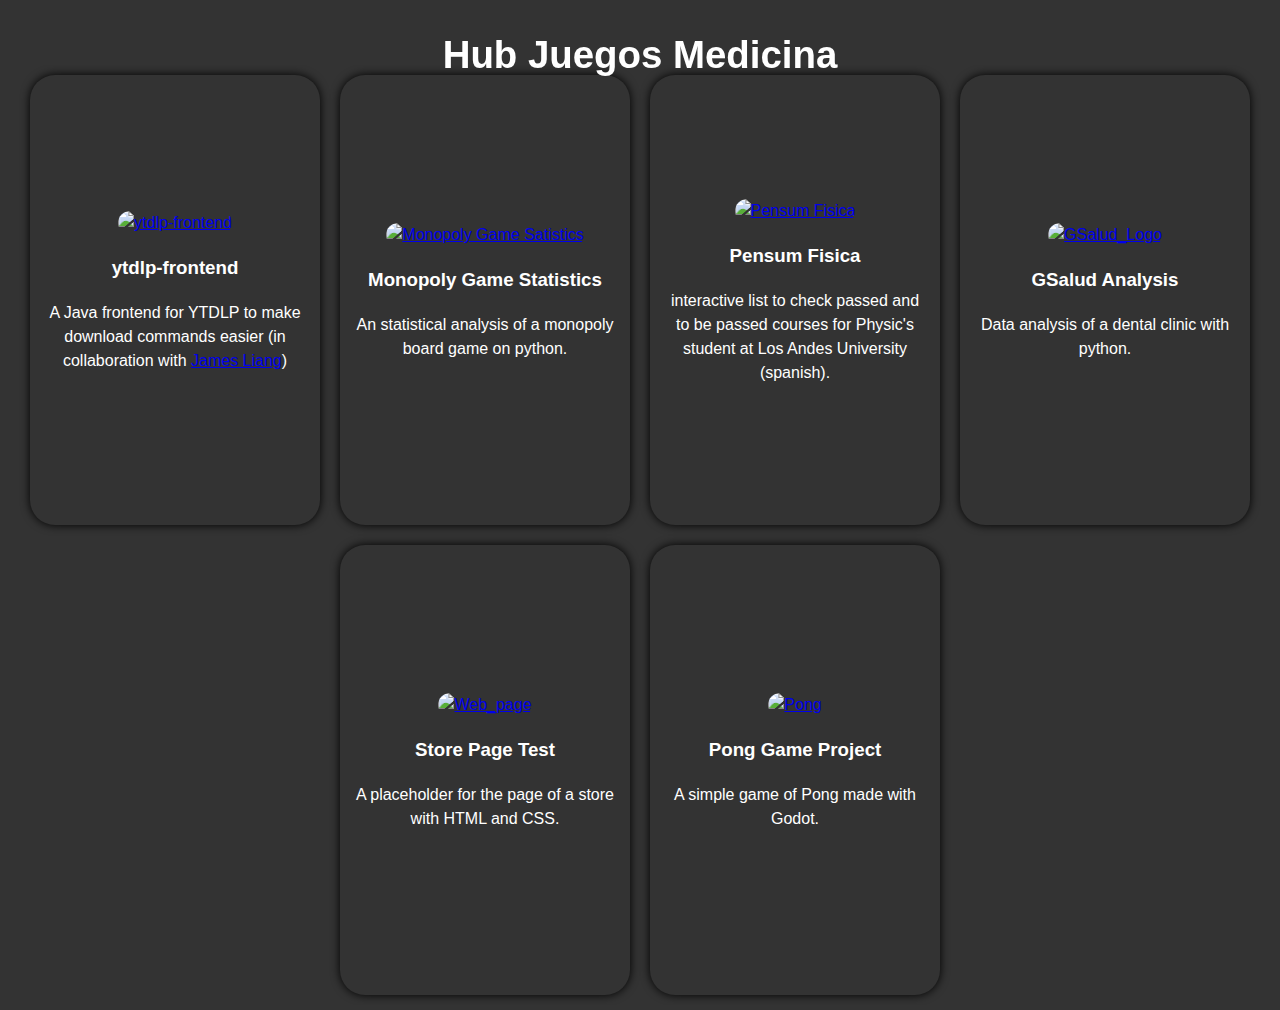
==== index.html @ b0ac7058 "Add initial HTML structure and CSS styling for the project" ====
<!DOCTYPE html>
<html lang="en">

<head>
    <meta charset="UTF-8">
    <meta http-equiv="X-UA-Compatible" content="IE=edge">
    <meta name="viewport" content="width=device-width, initial-scale=1.0">
    <link rel="stylesheet" href="style.css">
    <title>Hub Juegos</title>
</head>

<body>

    <header>
        <nav>
            <h1>Hub Juegos Medicina</h1>
        </nav>
        <div id="void"></div>
    </header>

    <main>
        <article class="card-container">
            <div class="card">
                <a href="Juego%201%20Equilibrio/index.html" target="_blank">
                    <img class="card-image"
                        src="https://camo.githubusercontent.com/e273ee4d51ed54d93634af7f9c8f278afdcc92824f599af6b4ea41da63c5b2dc/68747470733a2f2f7265732e636c6f7564696e6172792e636f6d2f647477636f316c36692f696d6167652f75706c6f61642f76313634333135383134372f4769746875622f7974646c705f697a7668686e2e706e67"
                        alt="ytdlp-frontend">
                </a>
                <div class="card-content">
                    <h3>ytdlp-frontend</h3>
                    <p>A Java frontend for YTDLP to make download commands easier
                        (in collaboration with <a href="https://github.com/jamesliangg">James Liang</a>)</p>
                </div>
            </div>
            <div class="card">
                <a href="https://github.com/JsNcAr/Monopoly_Game_Statistics" target="_blank">
                    <img class="card-image"
                        src="https://external-content.duckduckgo.com/iu/?u=http%3A%2F%2F3.bp.blogspot.com%2F-GKfJ_Dm2_D0%2FVSaRWJj5_RI%2FAAAAAAAAJyE%2FNtlQ8twHDz4%2Fs1600%2Fmonopoly.jpg&f=1&nofb=1"
                        alt="Monopoly Game Satistics">
                </a>
                <div class="card-content">
                    <h3>Monopoly Game Statistics</h3>
                    <p>An statistical analysis of a monopoly board game on python.</p>
                </div>
            </div>
            <div class="card">
                <a href="./fisicapensum.html" target="_blank">
                    <img class="card-image" src="https://i2.lensdump.com/i/thdbcZ.png" alt="Pensum Fisica">
                </a>
                <div class="card-content">
                    <h3>Pensum Fisica</h3>
                    <p>interactive list to check passed and to be passed courses for Physic's student at
                        Los Andes University (spanish).</p>
                </div>
            </div>
            <div class="card">
                <a href="https://github.com/JsNcAr/GSalud_Analysis" target="_blank">
                    <img class="card-image" src="https://c.l3n.co/i/3WEKdK.jpeg" alt="GSalud_Logo">
                </a>
                <div class="card-content">
                    <h3>GSalud Analysis</h3>
                    <p>Data analysis of a dental clinic with python.</p>
                </div>
            </div>
            <div class="card">
                <a href="https://jsncar.github.io/StorePageTest/" target="_blank">
                    <img class="card-image" src="https://a.l3n.co/i/3RiTJK.png" alt="Web_page">
                </a>
                <div class="card-content">
                    <h3>Store Page Test</h3>
                    <p>A placeholder for the page of a store with HTML and CSS.</p>
                </div>
            </div>
            <div class="card">
                <a href="https://github.com/JsNcAr/GodotPongProject/" target="_blank">
                    <img class="card-image" src="https://a.l3n.co/i/3W9kpb.png" alt="Pong">
                </a>
                <div class="card-content">
                    <h3>Pong Game Project</h3>
                    <p>A simple game of Pong made with Godot.</p>
                </div>
            </div>
        </article>
    </main>

    <footer></footer>
</body>

</html>
---- style.css ----
@import url('https://fonts.googleapis.com/css2?family=Inconsolata:wght@300&display=swap');

html {
    font-size: 62.5%;
}

body {
    background-color: #333;
    color: #fff;
    font-family: 'Open Sans', sans-serif;
    font-size: 16px;
    line-height: 1.5;
    margin: 0;
    padding: 0;
    box-sizing: border-box;
    text-align: center;
}

nav {
    position: fixed;
    top: 0;
    left: 0;
    width: 100%;
    height: 45px;
    background-color: #333;
    -webkit-tap-highlight-color: #383838;
    z-index: 100;
    font-size: larger;
}

#void {
    height: 60px;
    background-color: #333;
    top: 0;
    left: 0;
    z-index: -100;
}

/* Sep */

main {
    overflow: hidden;
    margin: 5px;
}

.unstyled-link {
    color: White;
    text-decoration: none;
    text-align: center;
}

.container {
    margin: 4px;
    padding: 4px;
    display: flex;
    flex-wrap: wrap;
}

.menu {
    display: flex;
    justify-content: space-around;
    list-style: none;
    padding: 0px;
}

.menu a {
    color: White;
    text-decoration: none;
    text-align: center;
    padding: 9px;
}

.menu a:active,
.menu a:hover {
    background-color: #383838;
    border-radius: 25px
}

.card-container {
    display: flex;
    flex-wrap: wrap;
    justify-content: center;
    align-items: center;
}

.pensum-card {
    background-color: #383838;
    border-radius: 5px;
    box-shadow: 0 2px 5px rgba(0, 0, 0, 0.26);
    margin: 8px;
    max-width: 400px;
    padding: 20px;
    overflow: hidden;
}

.pensum-card h2 {
    font-size: 1.5em;
    margin: 0;
    border-bottom: #fff 1px solid;
    margin-bottom: 10px;
}

.card {
    width: 260px;
    height: 420px;
    background-color: #333;
    border-radius: 25px;
    margin: 10px;
    box-shadow: 0px 0px 10px #000;
    display: flex;
    flex-direction: column;
    justify-content: center;
    align-items: center;
    padding: 15px;
}

#personal-card {
    background-color: #333;
    border-radius: 25px;
    padding: 10px;
    margin: 15px;
    margin-top: 30px;
    box-shadow: 0px 0px 10px #000;
    height: 310px;
    width: 200px;
}

.card-image {
    width: 100%;
    border-radius: 25px;
}


#console {
    font-family: 'Inconsolata', monospace;
    color: #fff;
    font-size: 1.4rem;
    background-color: black;
    background-image: radial-gradient(rgba(0, 150, 0, 0.75), black 120%);
}

#personal-card p {
    font-size: 1.2rem;
    margin: 0;
    padding: 0;
}

.go-back-arrow {
    width: 120px;
    height: 30px;
    background-color: #383838;
    border-radius: 5px;
    border-top-right-radius: 15px;
    border-bottom-right-radius: 15px;
    margin: 15px;
    padding: 5px;
    box-shadow: 0px 0px 10px #000;
    cursor: pointer;
}

.article-section {
    margin: 15px;
    padding: 15px;
    border-radius: 25px;
    box-shadow: 5px 5px 15px 5px #000;
    font-size: x-large;
}
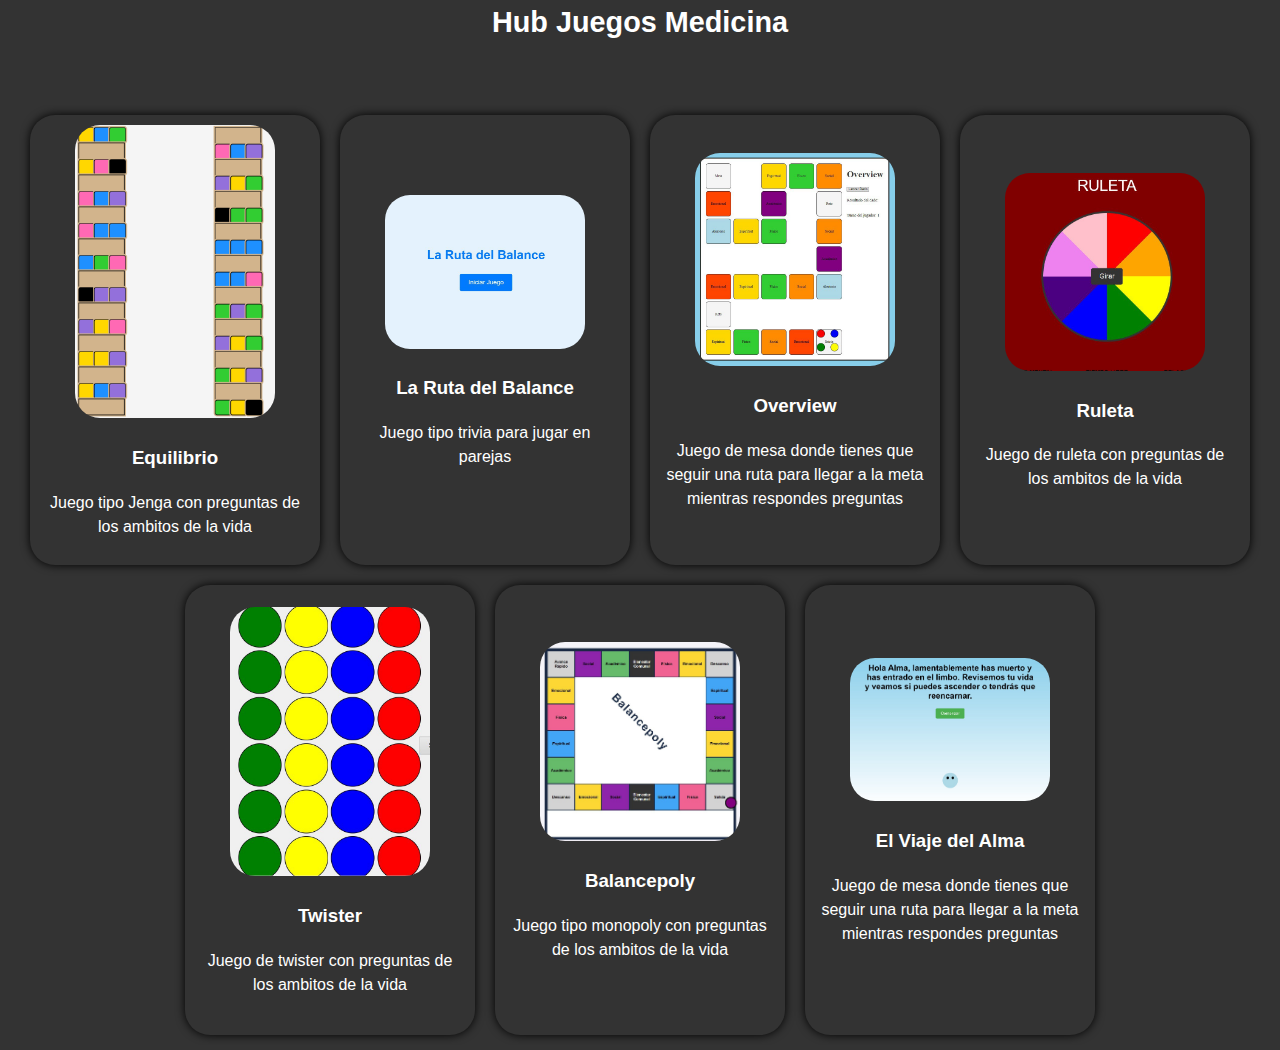
==== commit fc4073d4: "Refactor game styles and add player movement logic with questions" ====
--- a/index.html
+++ b/index.html
@@ -21,65 +21,74 @@
     <main>
         <article class="card-container">
             <div class="card">
-                <a href="Juego%201%20Equilibrio/index.html" target="_blank">
-                    <img class="card-image"
-                        src="https://camo.githubusercontent.com/e273ee4d51ed54d93634af7f9c8f278afdcc92824f599af6b4ea41da63c5b2dc/68747470733a2f2f7265732e636c6f7564696e6172792e636f6d2f647477636f316c36692f696d6167652f75706c6f61642f76313634333135383134372f4769746875622f7974646c705f697a7668686e2e706e67"
-                        alt="ytdlp-frontend">
+                <a href="Equilibrio/index.html" target="_blank">
+                    <img class="card-image" src="/Equilibrio/equilibrio.png" alt="Equilibrio Juego Imagen">
                 </a>
                 <div class="card-content">
-                    <h3>ytdlp-frontend</h3>
-                    <p>A Java frontend for YTDLP to make download commands easier
-                        (in collaboration with <a href="https://github.com/jamesliangg">James Liang</a>)</p>
+                    <h3>Equilibrio</h3>
+                    <p>Juego tipo Jenga con preguntas de los ambitos de la vida</p>
                 </div>
             </div>
             <div class="card">
-                <a href="https://github.com/JsNcAr/Monopoly_Game_Statistics" target="_blank">
-                    <img class="card-image"
-                        src="https://external-content.duckduckgo.com/iu/?u=http%3A%2F%2F3.bp.blogspot.com%2F-GKfJ_Dm2_D0%2FVSaRWJj5_RI%2FAAAAAAAAJyE%2FNtlQ8twHDz4%2Fs1600%2Fmonopoly.jpg&f=1&nofb=1"
-                        alt="Monopoly Game Satistics">
+                <a href="/La_ruta_del_balance/index.html" target="_blank">
+                    <img class="card-image" src="/La_ruta_del_balance/la_ruta_del_balance.png"
+                        alt="La Ruta del Balance Juego Imagen">
                 </a>
                 <div class="card-content">
-                    <h3>Monopoly Game Statistics</h3>
-                    <p>An statistical analysis of a monopoly board game on python.</p>
+                    <h3>La Ruta del Balance</h3>
+                    <p>Juego tipo trivia para jugar en parejas</p>
                 </div>
             </div>
             <div class="card">
-                <a href="./fisicapensum.html" target="_blank">
-                    <img class="card-image" src="https://i2.lensdump.com/i/thdbcZ.png" alt="Pensum Fisica">
+                <a href="/Overview/index.html" target="_blank">
+                    <img class="card-image" src="/Overview/overview.png" alt="Overview Juego Imagen">
                 </a>
                 <div class="card-content">
-                    <h3>Pensum Fisica</h3>
-                    <p>interactive list to check passed and to be passed courses for Physic's student at
-                        Los Andes University (spanish).</p>
+                    <h3>Overview</h3>
+                    <p>Juego de mesa donde tienes que seguir una ruta para llegar a la meta mientras respondes preguntas
+                    </p>
                 </div>
             </div>
             <div class="card">
-                <a href="https://github.com/JsNcAr/GSalud_Analysis" target="_blank">
-                    <img class="card-image" src="https://c.l3n.co/i/3WEKdK.jpeg" alt="GSalud_Logo">
+                <a href="/Ruleta/index.html" target="_blank">
+                    <img class="card-image" src="/Ruleta/ruleta.png" alt="Ruleta Juego Imagen">
                 </a>
                 <div class="card-content">
-                    <h3>GSalud Analysis</h3>
-                    <p>Data analysis of a dental clinic with python.</p>
+                    <h3>Ruleta</h3>
+                    <p>Juego de ruleta con preguntas de los ambitos de la vida</p>
                 </div>
             </div>
             <div class="card">
-                <a href="https://jsncar.github.io/StorePageTest/" target="_blank">
-                    <img class="card-image" src="https://a.l3n.co/i/3RiTJK.png" alt="Web_page">
+                <a href="/Twister/index.html" target="_blank">
+                    <img class="card-image" src="/Twister/twister.png" alt="Twister Juego Imagen">
                 </a>
                 <div class="card-content">
-                    <h3>Store Page Test</h3>
-                    <p>A placeholder for the page of a store with HTML and CSS.</p>
+                    <h3>Twister</h3>
+                    <p>Juego de twister con preguntas de los ambitos de la vida</p>
                 </div>
             </div>
             <div class="card">
-                <a href="https://github.com/JsNcAr/GodotPongProject/" target="_blank">
-                    <img class="card-image" src="https://a.l3n.co/i/3W9kpb.png" alt="Pong">
+                <a href="/Juego%204%20Balancepoly%20copy/index.html" target="_blank">
+                    <img class="card-image" src="/Juego%204%20Balancepoly%20copy/balancepoly.png"
+                        alt="Balancepoly Juego Imagen">
                 </a>
                 <div class="card-content">
-                    <h3>Pong Game Project</h3>
-                    <p>A simple game of Pong made with Godot.</p>
+                    <h3>Balancepoly</h3>
+                    <p>Juego tipo monopoly con preguntas de los ambitos de la vida</p>
                 </div>
+
             </div>
+            <div class="card">
+                <a href="/El_viaje_del_alma/index.html" target="_blank">
+                    <img class="card-image" src="/El_viaje_del_alma/el_viaje_del_alma.png"
+                        alt="El Viaje del Alma Juego Imagen">
+                </a>
+                <div class="card-content">
+                    <h3>El Viaje del Alma</h3>
+                    <p>Juego de mesa donde tienes que seguir una ruta para llegar a la meta mientras respondes
+                        preguntas
+                    </p>
+                </div>
         </article>
     </main>
 
--- a/style.css
+++ b/style.css
@@ -29,11 +29,21 @@
 }
 
 #void {
-    height: 60px;
+    height: 100px;
     background-color: #333;
     top: 0;
     left: 0;
     z-index: -100;
+}
+
+nav h1 {
+    margin: 0;
+    padding: 0;
+    color: #fff;
+    font-size: 1.5em;
+    line-height: 45px;
+    text-align: center;
+    background-color: #333;
 }
 
 /* Sep */
@@ -126,7 +136,8 @@
 }
 
 .card-image {
-    width: 100%;
+    width: 200px;
+    overflow: hidden;
     border-radius: 25px;
 }
 
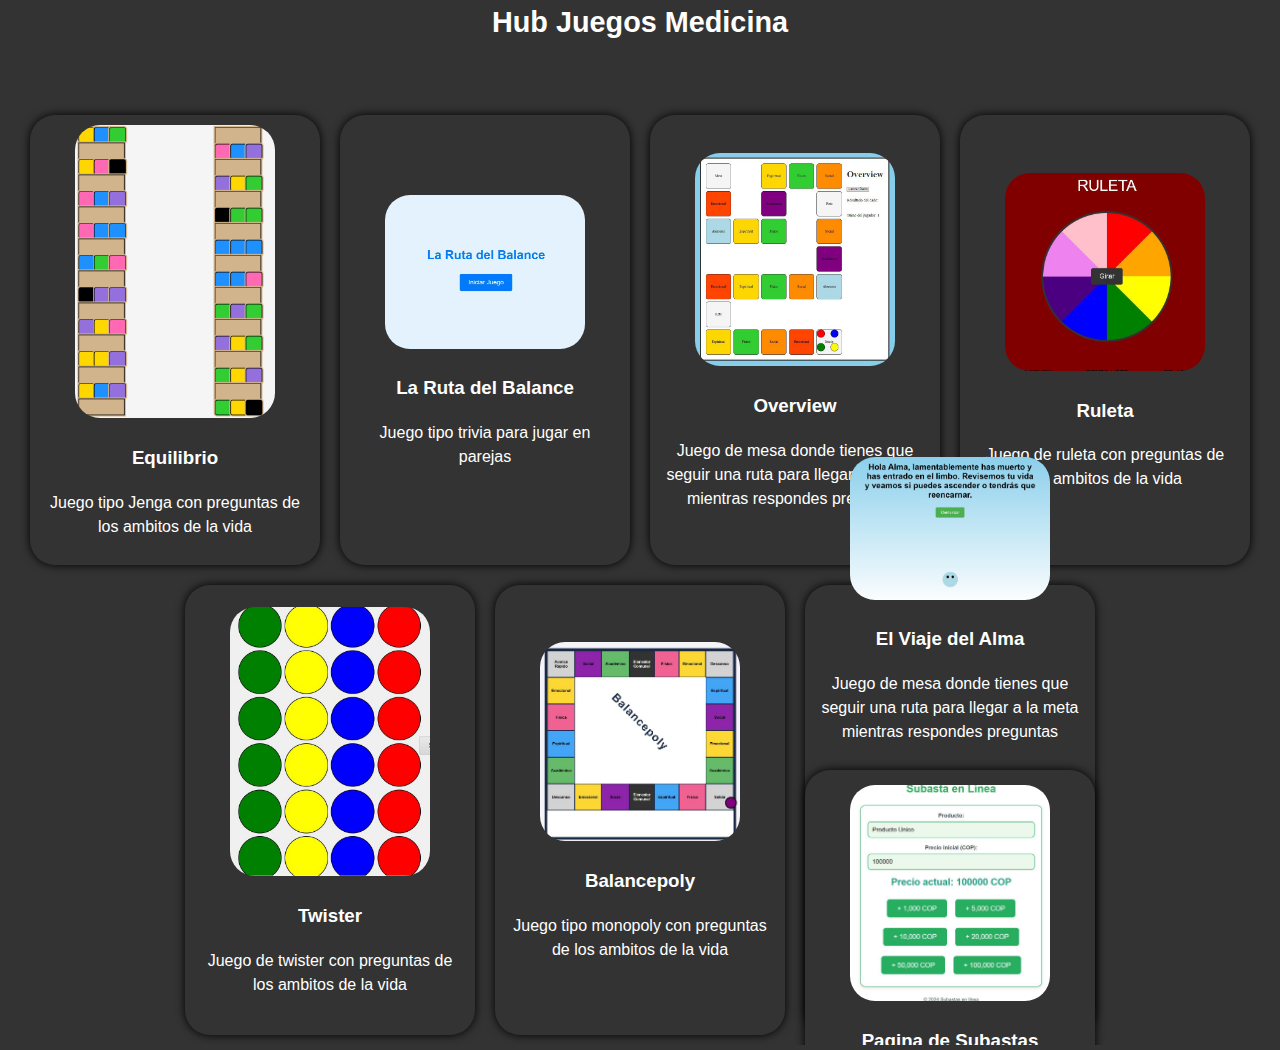
==== commit f47c6e43: "Add auction page card to index with image and description" ====
--- a/index.html
+++ b/index.html
@@ -89,6 +89,15 @@
                         preguntas
                     </p>
                 </div>
+                <div class="card">
+                    <a href="/Pagina_de_subastas/index.html" target="_blank">
+                        <img class="card-image" src="/Pagina_de_subastas/subastas.png"
+                            alt="Pagina de Subastas Juego Imagen">
+                    </a>
+                    <div class="card-content">
+                        <h3>Pagina de Subastas</h3>
+                        <p>Juego de subastas con preguntas de los ambitos de la vida</p>
+                    </div>
         </article>
     </main>
 
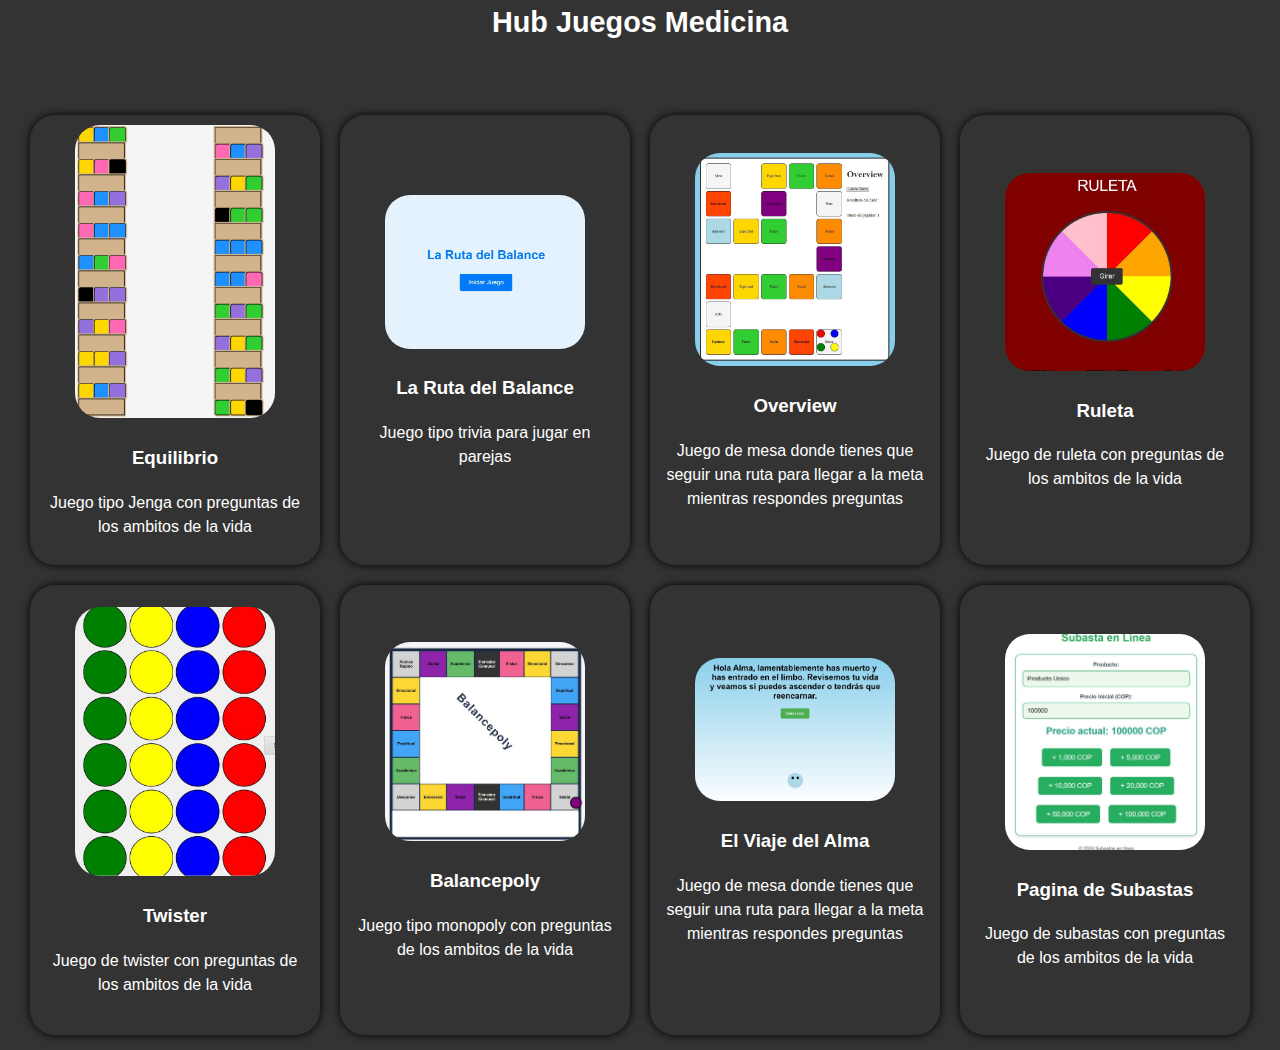
==== commit 9341d36a: "Enhance Twister game functionality by adding question fetching, updating icon placement logic, and i" ====
--- a/index.html
+++ b/index.html
@@ -89,15 +89,17 @@
                         preguntas
                     </p>
                 </div>
-                <div class="card">
-                    <a href="/Pagina_de_subastas/index.html" target="_blank">
-                        <img class="card-image" src="/Pagina_de_subastas/subastas.png"
-                            alt="Pagina de Subastas Juego Imagen">
-                    </a>
-                    <div class="card-content">
-                        <h3>Pagina de Subastas</h3>
-                        <p>Juego de subastas con preguntas de los ambitos de la vida</p>
-                    </div>
+            </div>
+            <div class="card">
+                <a href="/Pagina_de_subastas/index.html" target="_blank">
+                    <img class="card-image" src="/Pagina_de_subastas/subastas.png"
+                        alt="Pagina de Subastas Juego Imagen">
+                </a>
+                <div class="card-content">
+                    <h3>Pagina de Subastas</h3>
+                    <p>Juego de subastas con preguntas de los ambitos de la vida</p>
+                </div>
+            </div>
         </article>
     </main>
 
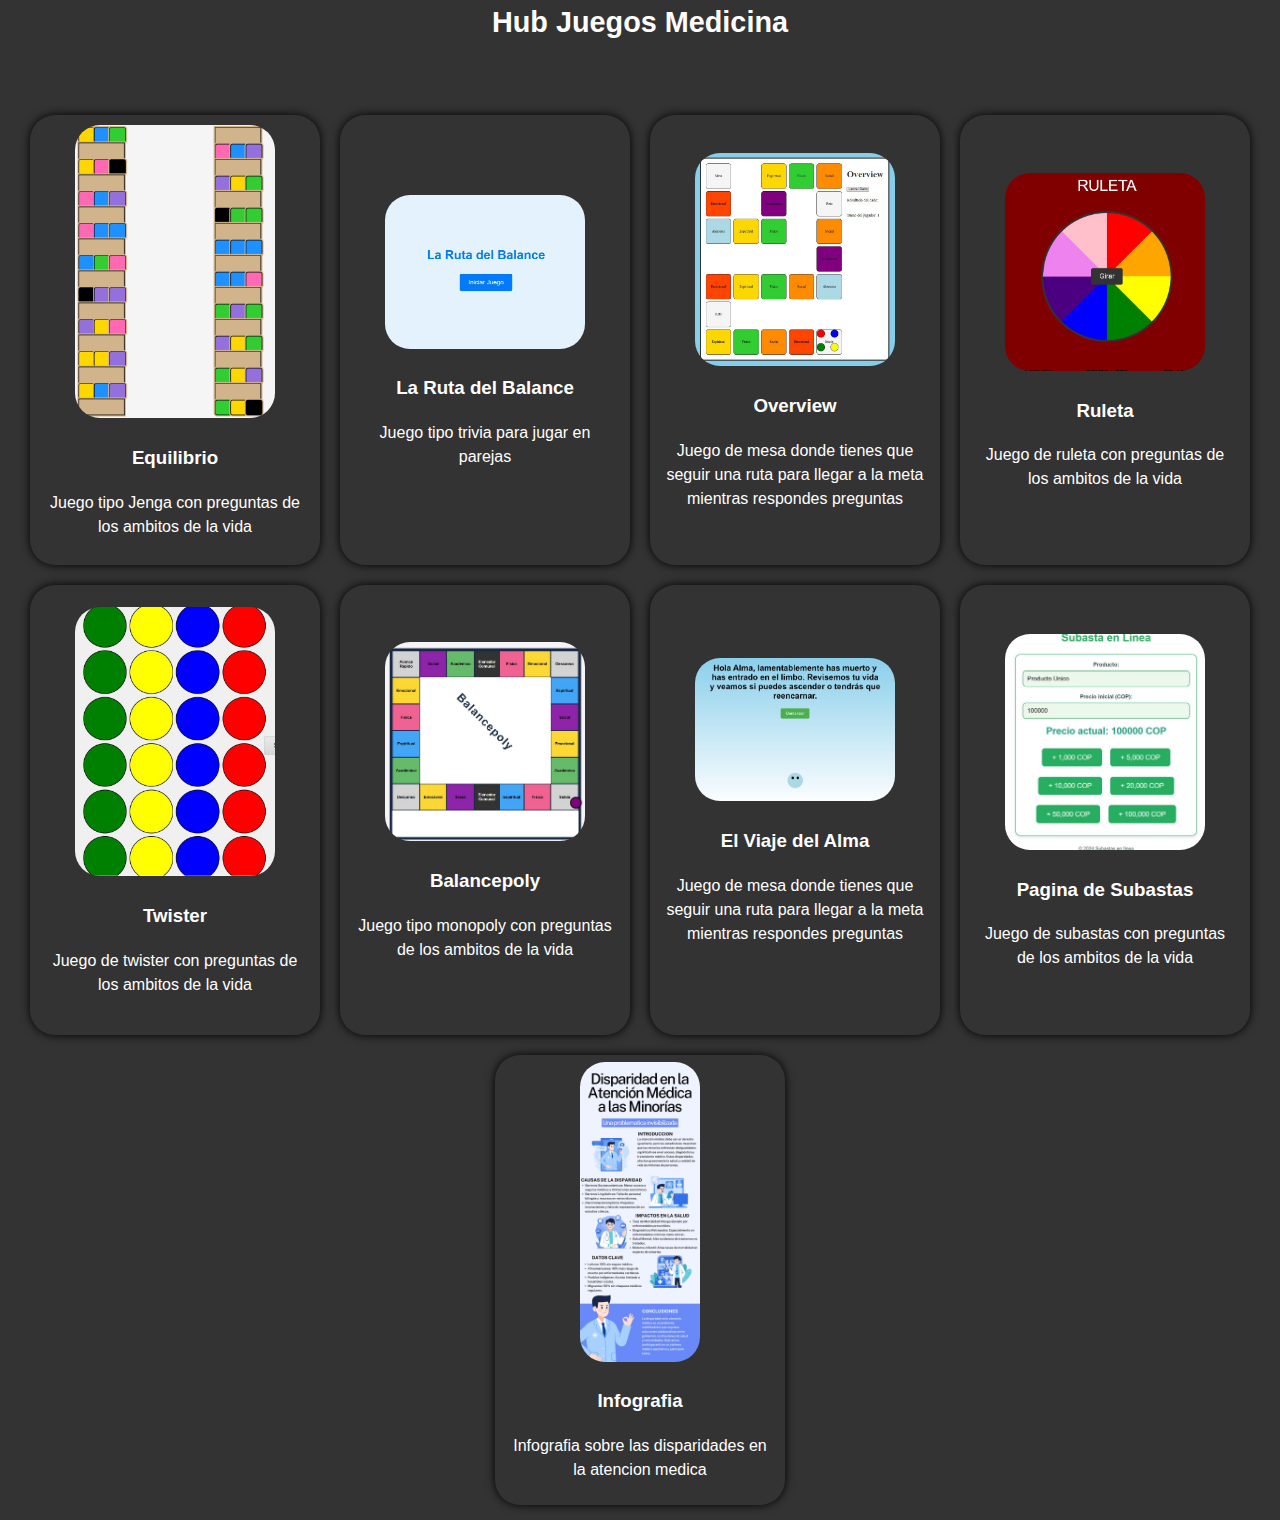
==== commit eeb34238: "Add infografia card to index and style adjustments" ====
--- a/index.html
+++ b/index.html
@@ -100,6 +100,16 @@
                     <p>Juego de subastas con preguntas de los ambitos de la vida</p>
                 </div>
             </div>
+            <div class="card">
+                <a href="https://www.canva.com/design/DAGYcWvvKlE/tFAJhWu6b5nAe2Ve6q8Ocg/view?utm_content=DAGYcWvvKlE&utm_campaign=designshare&utm_medium=link&utm_source=editor"
+                    target="_blank">
+                    <img class="card-image" id="infografia" src="infografia.png" alt="Infografia Imagen">
+                </a>
+                <div class="card-content">
+                    <h3>Infografia</h3>
+                    <p>Infografia sobre las disparidades en la atencion medica</p>
+                </div>
+            </div>
         </article>
     </main>
 
--- a/style.css
+++ b/style.css
@@ -141,6 +141,11 @@
     border-radius: 25px;
 }
 
+#infografia {
+    height: 300px;
+    width: auto;
+}
+
 
 #console {
     font-family: 'Inconsolata', monospace;
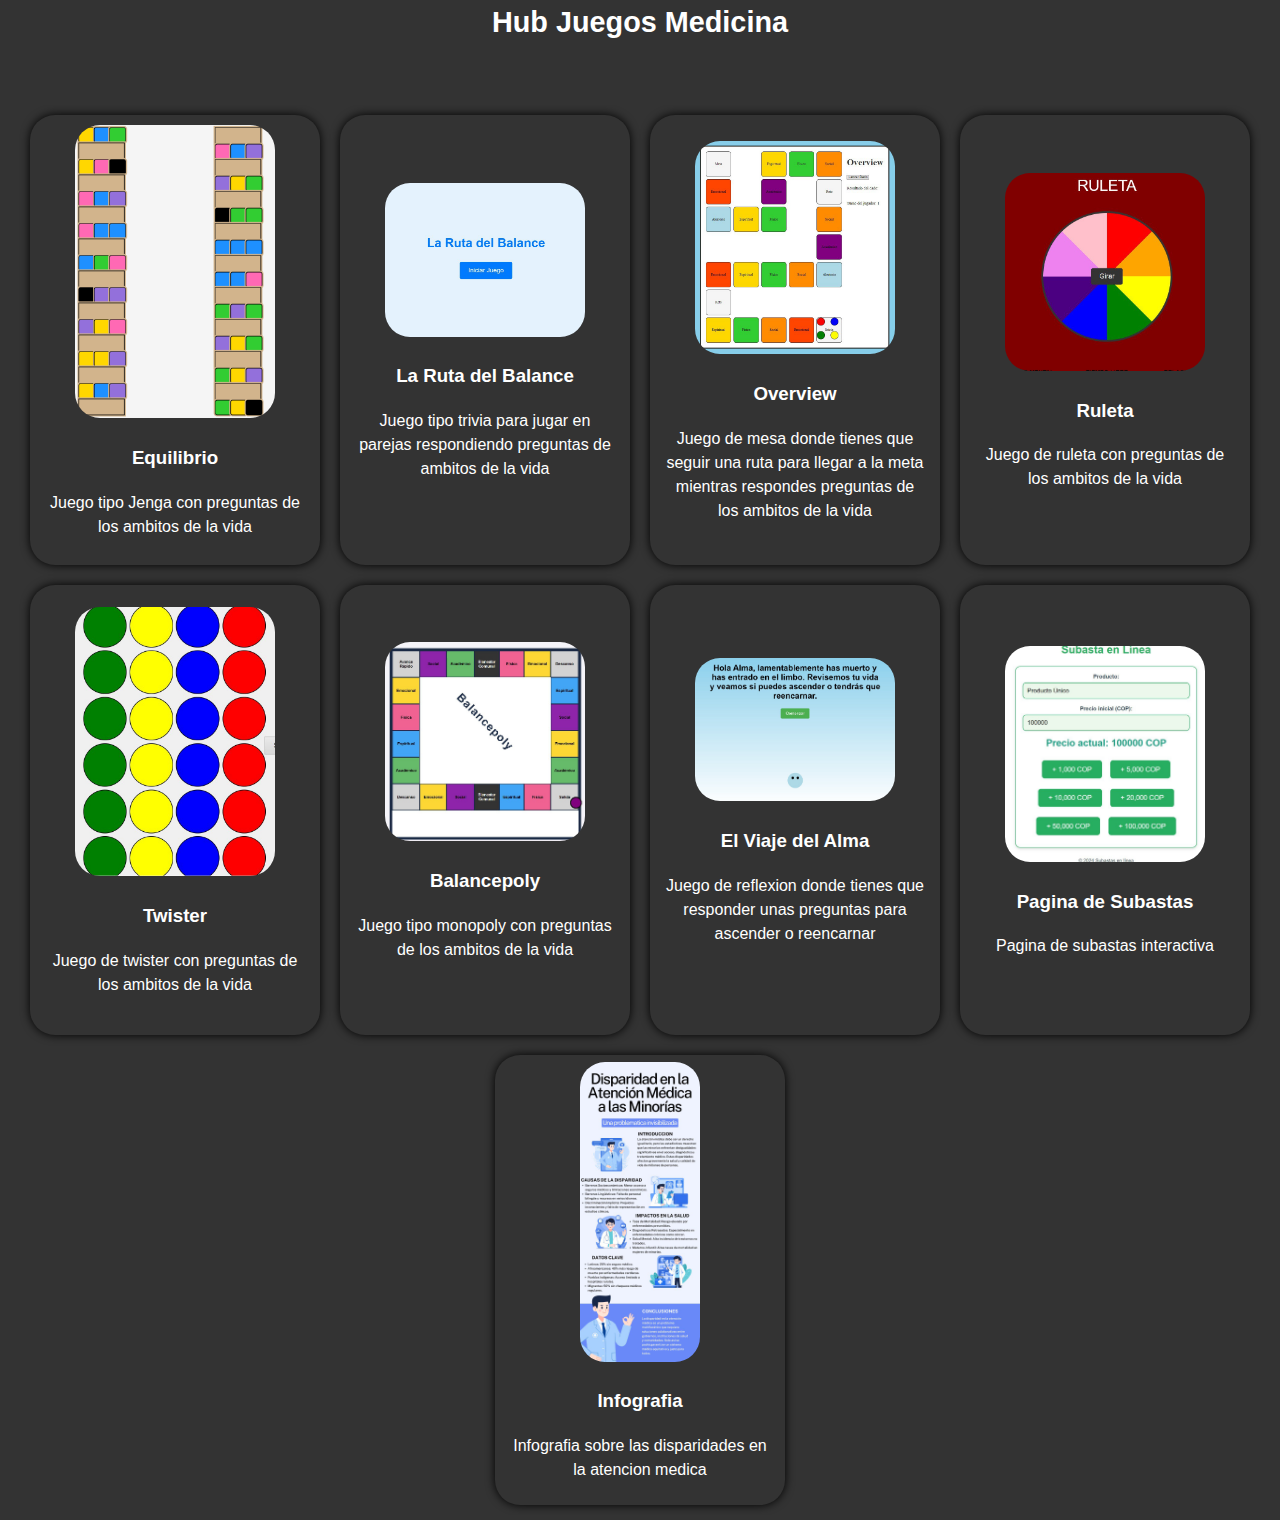
==== commit 95088d0c: "pushhhhhhh" ====
--- a/index.html
+++ b/index.html
@@ -22,7 +22,7 @@
         <article class="card-container">
             <div class="card">
                 <a href="Equilibrio/index.html" target="_blank">
-                    <img class="card-image" src="/Equilibrio/equilibrio.png" alt="Equilibrio Juego Imagen">
+                    <img class="card-image" src="./Equilibrio/equilibrio.png" alt="Equilibrio Juego Imagen">
                 </a>
                 <div class="card-content">
                     <h3>Equilibrio</h3>
@@ -30,28 +30,29 @@
                 </div>
             </div>
             <div class="card">
-                <a href="/La_ruta_del_balance/index.html" target="_blank">
-                    <img class="card-image" src="/La_ruta_del_balance/la_ruta_del_balance.png"
+                <a href="La_ruta_del_balance/index.html" target="_blank">
+                    <img class="card-image" src="./La_ruta_del_balance/la_ruta_del_balance.png"
                         alt="La Ruta del Balance Juego Imagen">
                 </a>
                 <div class="card-content">
                     <h3>La Ruta del Balance</h3>
-                    <p>Juego tipo trivia para jugar en parejas</p>
+                    <p>Juego tipo trivia para jugar en parejas respondiendo preguntas de ambitos de la vida</p>
                 </div>
             </div>
             <div class="card">
-                <a href="/Overview/index.html" target="_blank">
-                    <img class="card-image" src="/Overview/overview.png" alt="Overview Juego Imagen">
+                <a href="Overview/index.html" target="_blank">
+                    <img class="card-image" src="./Overview/overview.png" alt="Overview Juego Imagen">
                 </a>
                 <div class="card-content">
                     <h3>Overview</h3>
-                    <p>Juego de mesa donde tienes que seguir una ruta para llegar a la meta mientras respondes preguntas
+                    <p>Juego de mesa donde tienes que seguir una ruta para llegar a la meta mientras respondes preguntas de
+                        los ambitos de la vida</p>
                     </p>
                 </div>
             </div>
             <div class="card">
-                <a href="/Ruleta/index.html" target="_blank">
-                    <img class="card-image" src="/Ruleta/ruleta.png" alt="Ruleta Juego Imagen">
+                <a href="Ruleta/index.html" target="_blank">
+                    <img class="card-image" src="./Ruleta/ruleta.png" alt="Ruleta Juego Imagen">
                 </a>
                 <div class="card-content">
                     <h3>Ruleta</h3>
@@ -59,8 +60,8 @@
                 </div>
             </div>
             <div class="card">
-                <a href="/Twister/index.html" target="_blank">
-                    <img class="card-image" src="/Twister/twister.png" alt="Twister Juego Imagen">
+                <a href="Twister/index.html" target="_blank">
+                    <img class="card-image" src="./Twister/twister.png" alt="Twister Juego Imagen">
                 </a>
                 <div class="card-content">
                     <h3>Twister</h3>
@@ -68,8 +69,8 @@
                 </div>
             </div>
             <div class="card">
-                <a href="/Juego%204%20Balancepoly%20copy/index.html" target="_blank">
-                    <img class="card-image" src="/Juego%204%20Balancepoly%20copy/balancepoly.png"
+                <a href="Juego%204%20Balancepoly%20copy/index.html" target="_blank">
+                    <img class="card-image" src="./Juego%204%20Balancepoly%20copy/balancepoly.png"
                         alt="Balancepoly Juego Imagen">
                 </a>
                 <div class="card-content">
@@ -79,25 +80,24 @@
 
             </div>
             <div class="card">
-                <a href="/El_viaje_del_alma/index.html" target="_blank">
-                    <img class="card-image" src="/El_viaje_del_alma/el_viaje_del_alma.png"
+                <a href="El_viaje_del_alma/index.html" target="_blank">
+                    <img class="card-image" src="./El_viaje_del_alma/el_viaje_del_alma.png"
                         alt="El Viaje del Alma Juego Imagen">
                 </a>
                 <div class="card-content">
                     <h3>El Viaje del Alma</h3>
-                    <p>Juego de mesa donde tienes que seguir una ruta para llegar a la meta mientras respondes
-                        preguntas
+                    <p>Juego de reflexion donde tienes que responder unas preguntas para ascender o reencarnar</p>
                     </p>
                 </div>
             </div>
             <div class="card">
-                <a href="/Pagina_de_subastas/index.html" target="_blank">
-                    <img class="card-image" src="/Pagina_de_subastas/subastas.png"
+                <a href="Pagina_de_subastas/index.html" target="_blank">
+                    <img class="card-image" src="./Pagina_de_subastas/subastas.png"
                         alt="Pagina de Subastas Juego Imagen">
                 </a>
                 <div class="card-content">
                     <h3>Pagina de Subastas</h3>
-                    <p>Juego de subastas con preguntas de los ambitos de la vida</p>
+                    <p>Pagina de subastas interactiva</p>
                 </div>
             </div>
             <div class="card">
